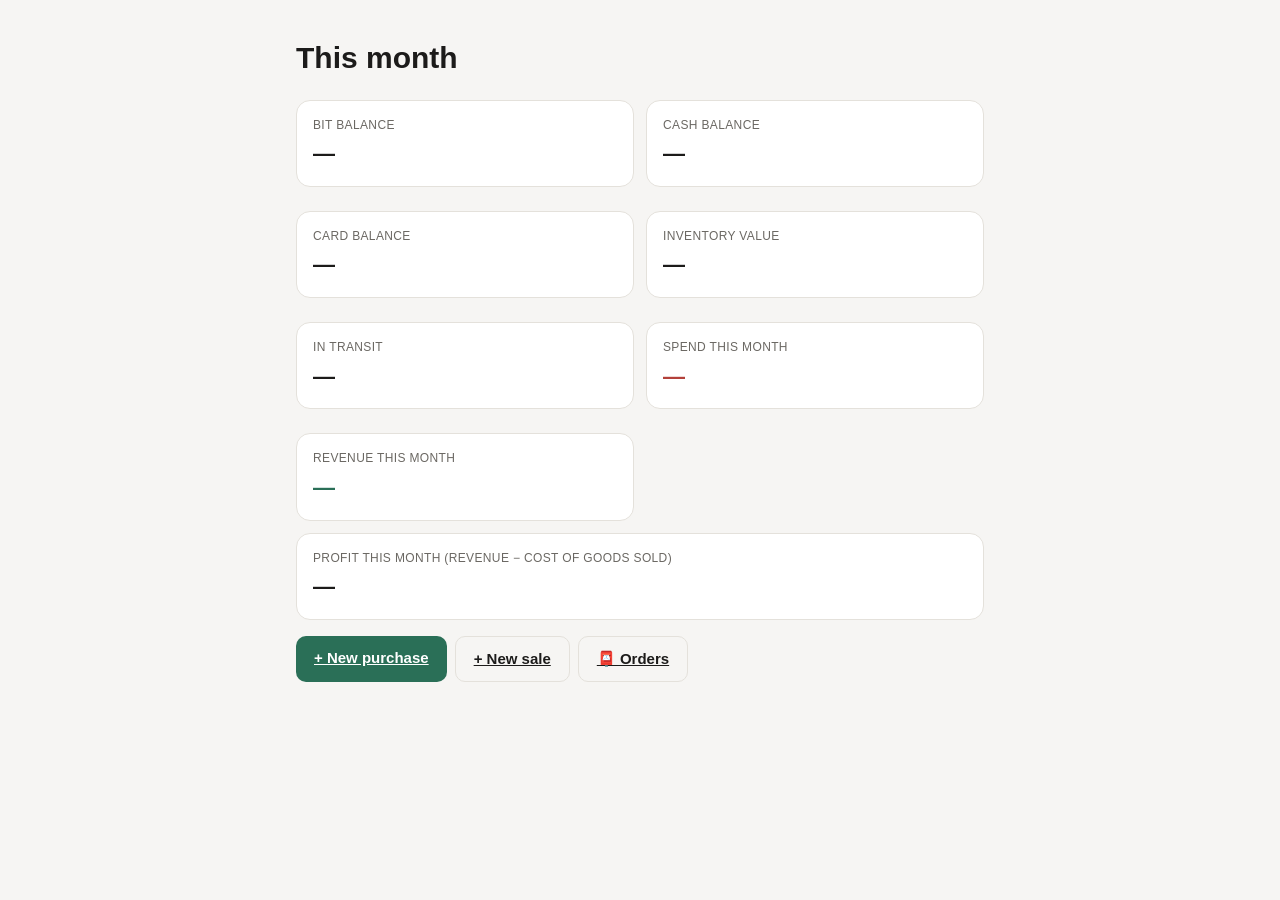
==== dashboard.html @ f9f22c08 "Initial commit: Pokii Dashboard Shared business dashboard for Funko Pop / Pokémon card resale tracki" ====
<!doctype html>
<html lang="en">
<head>
  <meta charset="utf-8" />
  <meta name="viewport" content="width=device-width, initial-scale=1" />
  <title>Dashboard — Pokii Dashboard</title>
  <link rel="stylesheet" href="assets/css/style.css" />
</head>
<body>
  <div class="container">
    <h1 style="margin-top:20px">This month</h1>

    <div class="grid-2">
      <div class="card">
        <div class="stat-label">Bit balance</div>
        <div class="stat-value" id="bal-bit">—</div>
      </div>
      <div class="card">
        <div class="stat-label">Cash balance</div>
        <div class="stat-value" id="bal-cash">—</div>
      </div>
      <div class="card">
        <div class="stat-label">Card balance</div>
        <div class="stat-value" id="bal-card">—</div>
      </div>
      <div class="card">
        <div class="stat-label">Inventory value</div>
        <div class="stat-value" id="inv-value">—</div>
      </div>
      <div class="card">
        <div class="stat-label">In transit</div>
        <div class="stat-value" id="in-transit">—</div>
      </div>
      <div class="card">
        <div class="stat-label">Spend this month</div>
        <div class="stat-value negative" id="month-spend">—</div>
      </div>
      <div class="card">
        <div class="stat-label">Revenue this month</div>
        <div class="stat-value positive" id="month-revenue">—</div>
      </div>
    </div>

    <div class="card">
      <div class="stat-label">Profit this month (revenue − cost of goods sold)</div>
      <div class="stat-value" id="month-profit">—</div>
    </div>

    <div class="btn-row">
      <a class="btn" href="purchases.html#new">+ New purchase</a>
      <a class="btn secondary" href="sales.html#new">+ New sale</a>
      <a class="btn secondary" href="orders.html">📮 Orders</a>
    </div>

    <div class="card" id="market-alerts-card" style="display:none">
      <h3 style="margin-top:0">Deals &amp; drops</h3>
      <p class="hint">Coupons, discounts, and new-product news spotted for Pokémon cards / Funko.</p>
      <div id="market-alerts-list"></div>
    </div>

    <div class="card" id="unpaid-shipments-card" style="display:none">
      <h3 style="margin-top:0">Forwarder payment due</h3>
      <p class="hint">Don't forget — these are just sitting until you pay for the last leg.</p>
      <div id="unpaid-shipments-list"></div>
      <a class="btn secondary" href="orders.html" style="margin-top:8px">Go to orders</a>
    </div>

    <div class="card" id="overdue-shipments-card" style="display:none">
      <h3 style="margin-top:0">Running late</h3>
      <p class="hint">Past their expected arrival date and not marked received yet.</p>
      <div id="overdue-shipments-list"></div>
      <a class="btn secondary" href="orders.html" style="margin-top:8px">Go to orders</a>
    </div>

    <div class="card" id="stuck-orders-card" style="display:none">
      <h3 style="margin-top:0">Needs a status update</h3>
      <p class="hint">Ordered or shipped over two weeks ago — mark it Received or Cancelled once you know.</p>
      <div id="stuck-orders-list"></div>
      <a class="btn secondary" href="purchases.html" style="margin-top:8px">Go to purchases</a>
    </div>

    <div class="card" id="slow-movers-card" style="display:none">
      <h3 style="margin-top:0">Sitting the longest</h3>
      <p class="hint">In stock 21+ days without moving — candidates to discount or bundle.</p>
      <div id="slow-movers-list"></div>
      <a class="btn secondary" href="inventory.html" style="margin-top:8px">Go to inventory</a>
    </div>

    <p class="hint spinner-text" id="load-error" style="display:none"></p>
  </div>

  <script type="module" src="assets/js/dashboard.js"></script>
</body>
</html>
---- assets/css/style.css ----
:root {
  color-scheme: light dark;
  --bg: #f6f5f3;
  --surface: #ffffff;
  --text: #1c1b1a;
  --text-muted: #6b6863;
  --border: #e4e1db;
  --accent: #2a6f57;
  --accent-contrast: #ffffff;
  --danger: #b3413a;
  --success: #2a6f57;
  --warning: #a6741a;

  --badge-ai-bg: #e4f3ec;
  --badge-ai-text: #1f6b4a;
  --badge-human-bg: #ececea;
  --badge-human-text: #57544e;
  --badge-edited-bg: #fbf0dd;
  --badge-edited-text: #8a5a10;
  --badge-missing-bg: #fbe7e5;
  --badge-missing-text: #a3352c;
}

@media (prefers-color-scheme: dark) {
  :root {
    --bg: #17181a;
    --surface: #212325;
    --text: #f1efec;
    --text-muted: #a3a09a;
    --border: #34363a;
    --accent: #4fae86;
    --accent-contrast: #0d1210;
    --danger: #e08074;
    --success: #4fae86;
    --warning: #dba648;

    --badge-ai-bg: #163427;
    --badge-ai-text: #7fd8ae;
    --badge-human-bg: #2c2e31;
    --badge-human-text: #c8c5be;
    --badge-edited-bg: #3a2d12;
    --badge-edited-text: #e3b463;
    --badge-missing-bg: #3a1e1b;
    --badge-missing-text: #f0a89e;
  }
}

* { box-sizing: border-box; }

body {
  margin: 0;
  background: var(--bg);
  color: var(--text);
  font-family: -apple-system, BlinkMacSystemFont, "Segoe UI", Roboto, Helvetica, Arial, sans-serif;
  font-size: 15px;
  line-height: 1.45;
  padding-bottom: 72px;
}

a { color: var(--accent); }

.container {
  max-width: 720px;
  margin: 0 auto;
  padding: 16px;
}

/* ---------- top nav ---------- */
.topnav {
  position: sticky;
  top: 0;
  z-index: 10;
  display: flex;
  align-items: center;
  justify-content: space-between;
  gap: 8px;
  background: var(--surface);
  border-bottom: 1px solid var(--border);
  padding: 12px 16px;
}
.topnav .brand { font-weight: 700; font-size: 16px; }
.topnav .spacer { flex: 1; }
.topnav button.logout {
  background: none;
  border: 1px solid var(--border);
  color: var(--text-muted);
  border-radius: 8px;
  padding: 6px 10px;
  font-size: 13px;
}

/* bottom tab bar for mobile */
.tabbar {
  position: fixed;
  bottom: 0;
  left: 0;
  right: 0;
  display: flex;
  background: var(--surface);
  border-top: 1px solid var(--border);
  z-index: 10;
}
.tabbar a {
  flex: 1;
  text-align: center;
  padding: 10px 4px 8px;
  font-size: 12px;
  text-decoration: none;
  color: var(--text-muted);
}
.tabbar a.active { color: var(--accent); font-weight: 600; }

/* ---------- cards ---------- */
.card {
  background: var(--surface);
  border: 1px solid var(--border);
  border-radius: 14px;
  padding: 16px;
  margin-bottom: 12px;
}
.card h2, .card h3 { margin-top: 0; }

.grid-2 {
  display: grid;
  grid-template-columns: 1fr 1fr;
  gap: 12px;
}
@media (max-width: 480px) {
  .grid-2 { grid-template-columns: 1fr; }
}

.stat-label {
  font-size: 12px;
  color: var(--text-muted);
  text-transform: uppercase;
  letter-spacing: 0.03em;
  margin-bottom: 4px;
}
.stat-value { font-size: 22px; font-weight: 700; }
.stat-value.negative { color: var(--danger); }
.stat-value.positive { color: var(--success); }

/* ---------- forms ---------- */
label {
  display: block;
  font-size: 13px;
  color: var(--text-muted);
  margin: 12px 0 4px;
}
input, select, textarea {
  width: 100%;
  padding: 10px 12px;
  border-radius: 10px;
  border: 1px solid var(--border);
  background: var(--surface);
  color: var(--text);
  font-size: 15px;
  font-family: inherit;
}
textarea { min-height: 70px; resize: vertical; }

button {
  font-family: inherit;
  cursor: pointer;
}
.btn {
  display: inline-block;
  padding: 11px 18px;
  border-radius: 10px;
  border: none;
  background: var(--accent);
  color: var(--accent-contrast);
  font-size: 15px;
  font-weight: 600;
}
.btn.secondary {
  background: transparent;
  color: var(--text);
  border: 1px solid var(--border);
}
.btn.danger { background: var(--danger); color: #fff; }
.btn:disabled { opacity: 0.5; cursor: default; }
.btn-row { display: flex; gap: 8px; margin-top: 16px; flex-wrap: wrap; }

.field-error { color: var(--danger); font-size: 13px; margin-top: 6px; }
.hint { color: var(--text-muted); font-size: 13px; }

/* ---------- badges ---------- */
.badge {
  display: inline-block;
  font-size: 11px;
  font-weight: 600;
  padding: 2px 7px;
  border-radius: 999px;
  margin-left: 6px;
  vertical-align: middle;
}
.badge-ai { background: var(--badge-ai-bg); color: var(--badge-ai-text); }
.badge-human { background: var(--badge-human-bg); color: var(--badge-human-text); }
.badge-edited { background: var(--badge-edited-bg); color: var(--badge-edited-text); }
.badge-missing { background: var(--badge-missing-bg); color: var(--badge-missing-text); }

/* ---------- lists / line items ---------- */
.list-row {
  display: flex;
  justify-content: space-between;
  align-items: center;
  padding: 12px 0;
  border-bottom: 1px solid var(--border);
  gap: 12px;
}
.list-row:last-child { border-bottom: none; }
.list-row .title { font-weight: 600; }
.list-row .meta { font-size: 12px; color: var(--text-muted); }

.line-item {
  border: 1px solid var(--border);
  border-radius: 10px;
  padding: 12px;
  margin-bottom: 10px;
}
.line-item .row {
  display: flex;
  gap: 8px;
  align-items: flex-end;
  flex-wrap: wrap;
}
.line-item .row > div { flex: 1; min-width: 100px; }
.line-item .remove-btn {
  background: none;
  border: none;
  color: var(--danger);
  font-size: 13px;
  padding: 4px;
}

.empty-state {
  text-align: center;
  padding: 40px 16px;
  color: var(--text-muted);
}

.status-pill {
  display: inline-block;
  font-size: 12px;
  padding: 3px 10px;
  border-radius: 999px;
  border: 1px solid var(--border);
}
.status-ordered { color: var(--warning); border-color: var(--warning); }
.status-shipped { color: var(--accent); border-color: var(--accent); }
.status-received { color: var(--success); border-color: var(--success); }
.status-cancelled { color: var(--danger); border-color: var(--danger); }

.center { text-align: center; }
.mt-16 { margin-top: 16px; }
.spinner-text { color: var(--text-muted); font-size: 14px; }

/* login page */
.login-wrap {
  min-height: 90vh;
  display: flex;
  align-items: center;
  justify-content: center;
}
.login-card {
  width: 100%;
  max-width: 320px;
  text-align: center;
}
.login-card h1 { font-size: 20px; margin-bottom: 4px; }
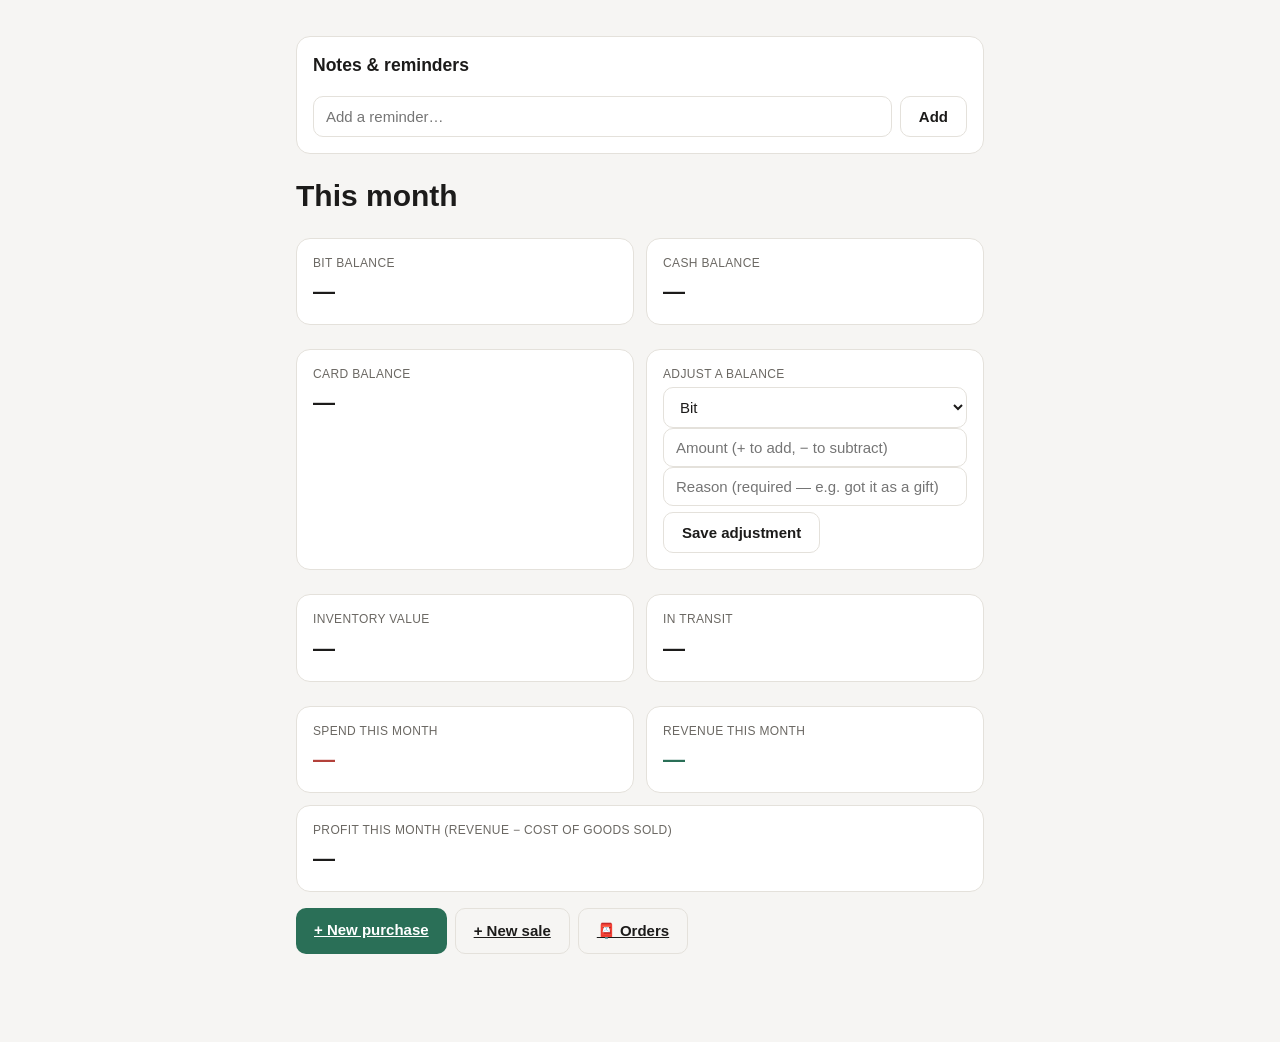
==== commit 9623e9b5: "Add sale name field, dashboard reminders, and manual balance adjustment - sales.name: an optional la" ====
--- a/dashboard.html
+++ b/dashboard.html
@@ -8,6 +8,18 @@
 </head>
 <body>
   <div class="container">
+
+    <div id="urgent-alerts"></div>
+
+    <div class="card" id="reminders-card" style="margin-top:20px">
+      <h3 style="margin-top:0">Notes &amp; reminders</h3>
+      <div id="reminders-list"></div>
+      <div class="row" style="display:flex; gap:8px; margin-top:8px">
+        <input id="reminder-input" placeholder="Add a reminder…" style="flex:1" />
+        <button class="btn secondary" id="reminder-add-btn">Add</button>
+      </div>
+    </div>
+
     <h1 style="margin-top:20px">This month</h1>
 
     <div class="grid-2">
@@ -22,6 +34,18 @@
       <div class="card">
         <div class="stat-label">Card balance</div>
         <div class="stat-value" id="bal-card">—</div>
+      </div>
+      <div class="card">
+        <div class="stat-label">Adjust a balance</div>
+        <select id="adj-account">
+          <option value="bit">Bit</option>
+          <option value="cash">Cash</option>
+          <option value="card">Card</option>
+        </select>
+        <input id="adj-amount" type="number" step="0.01" placeholder="Amount (+ to add, − to subtract)" />
+        <input id="adj-reason" placeholder="Reason (required — e.g. got it as a gift)" />
+        <button class="btn secondary" id="adj-save-btn" style="margin-top:6px">Save adjustment</button>
+        <p class="field-error" id="adj-error" style="display:none"></p>
       </div>
       <div class="card">
         <div class="stat-label">Inventory value</div>
--- a/assets/css/style.css
+++ b/assets/css/style.css
@@ -120,6 +120,18 @@
 }
 .card h2, .card h3 { margin-top: 0; }
 
+.urgent-banner {
+  background: var(--danger);
+  color: #fff;
+  border-radius: 14px;
+  padding: 16px;
+  margin-bottom: 12px;
+}
+.urgent-banner .title { font-weight: 700; font-size: 17px; }
+.urgent-banner .meta { color: #fff; opacity: 0.9; }
+.urgent-banner a { color: #fff; text-decoration: underline; }
+.urgent-banner .btn.secondary { background: rgba(255,255,255,0.16); color: #fff; border-color: rgba(255,255,255,0.5); }
+
 .grid-2 {
   display: grid;
   grid-template-columns: 1fr 1fr;
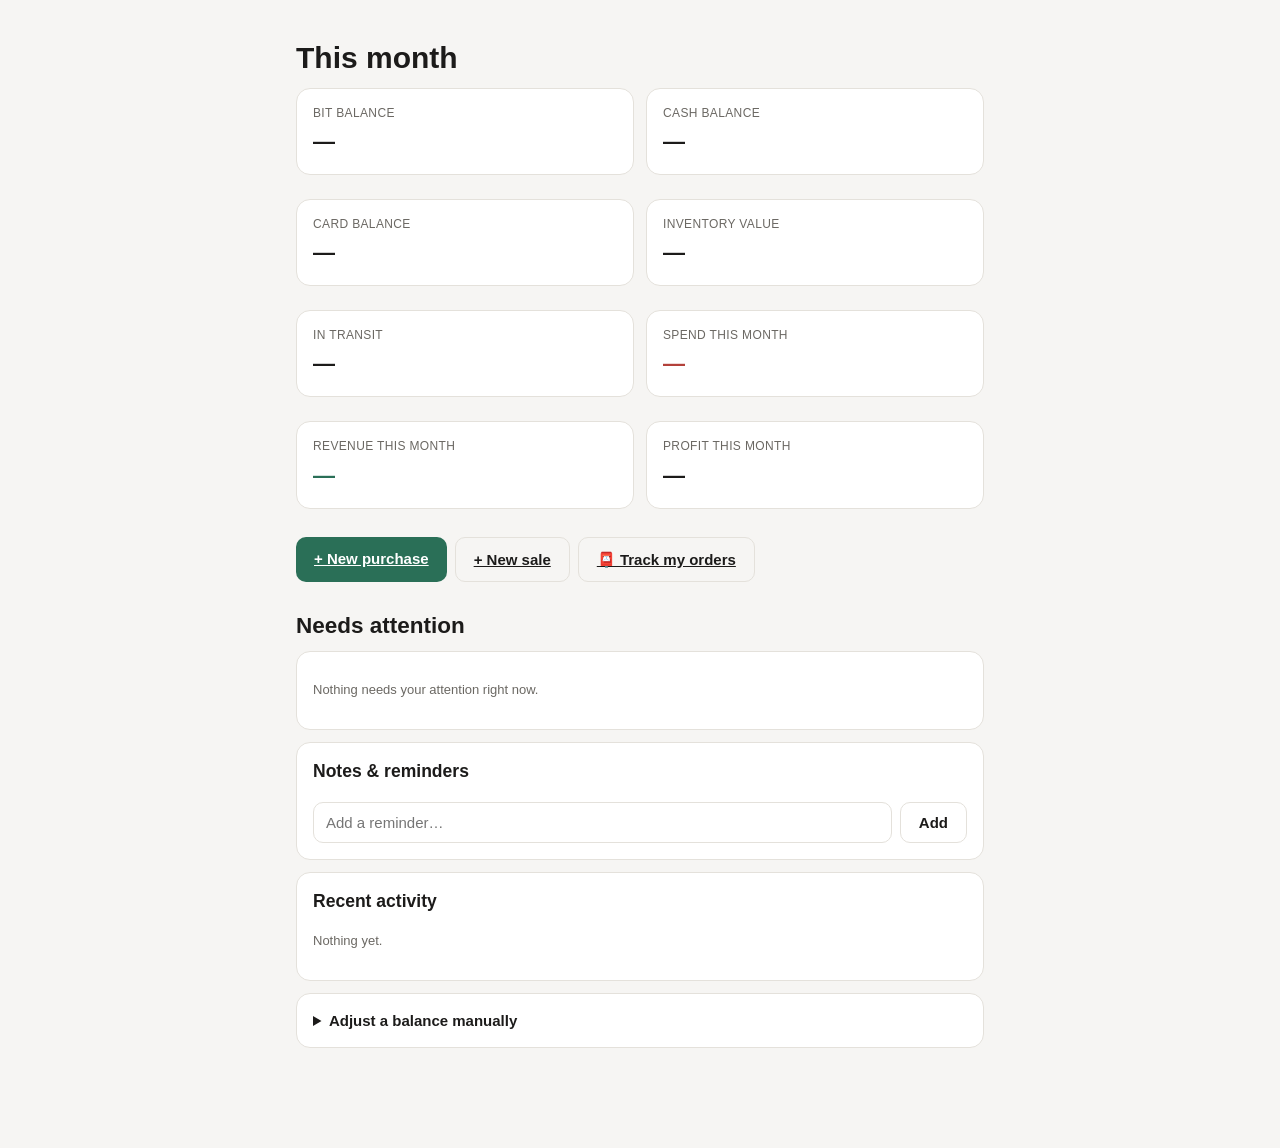
==== commit 91a00b50: "Consolidate dashboard into a clear scroll order, add recent activity Replaces four separate mostly-e" ====
--- a/dashboard.html
+++ b/dashboard.html
@@ -11,17 +11,7 @@
 
     <div id="urgent-alerts"></div>
 
-    <div class="card" id="reminders-card" style="margin-top:20px">
-      <h3 style="margin-top:0">Notes &amp; reminders</h3>
-      <div id="reminders-list"></div>
-      <div class="row" style="display:flex; gap:8px; margin-top:8px">
-        <input id="reminder-input" placeholder="Add a reminder…" style="flex:1" />
-        <button class="btn secondary" id="reminder-add-btn">Add</button>
-      </div>
-    </div>
-
-    <h1 style="margin-top:20px">This month</h1>
-
+    <h1 style="margin:20px 0 8px">This month</h1>
     <div class="grid-2">
       <div class="card">
         <div class="stat-label">Bit balance</div>
@@ -34,18 +24,6 @@
       <div class="card">
         <div class="stat-label">Card balance</div>
         <div class="stat-value" id="bal-card">—</div>
-      </div>
-      <div class="card">
-        <div class="stat-label">Adjust a balance</div>
-        <select id="adj-account">
-          <option value="bit">Bit</option>
-          <option value="cash">Cash</option>
-          <option value="card">Card</option>
-        </select>
-        <input id="adj-amount" type="number" step="0.01" placeholder="Amount (+ to add, − to subtract)" />
-        <input id="adj-reason" placeholder="Reason (required — e.g. got it as a gift)" />
-        <button class="btn secondary" id="adj-save-btn" style="margin-top:6px">Save adjustment</button>
-        <p class="field-error" id="adj-error" style="display:none"></p>
       </div>
       <div class="card">
         <div class="stat-label">Inventory value</div>
@@ -63,17 +41,38 @@
         <div class="stat-label">Revenue this month</div>
         <div class="stat-value positive" id="month-revenue">—</div>
       </div>
-    </div>
-
-    <div class="card">
-      <div class="stat-label">Profit this month (revenue − cost of goods sold)</div>
-      <div class="stat-value" id="month-profit">—</div>
+      <div class="card">
+        <div class="stat-label">Profit this month</div>
+        <div class="stat-value" id="month-profit">—</div>
+      </div>
     </div>
 
     <div class="btn-row">
       <a class="btn" href="purchases.html#new">+ New purchase</a>
       <a class="btn secondary" href="sales.html#new">+ New sale</a>
-      <a class="btn secondary" href="orders.html">📮 Orders</a>
+      <a class="btn secondary" href="orders.html">📮 Track my orders</a>
+    </div>
+
+    <!-- Everything below is what you see scrolling down: what needs doing,
+         your own notes, and what's happened most recently. -->
+
+    <h2 style="margin:28px 0 8px">Needs attention</h2>
+    <div class="card" id="needs-attention-card">
+      <div id="needs-attention-list"><p class="hint">Nothing needs your attention right now.</p></div>
+    </div>
+
+    <div class="card" id="reminders-card">
+      <h3 style="margin-top:0">Notes &amp; reminders</h3>
+      <div id="reminders-list"></div>
+      <div class="row" style="display:flex; gap:8px; margin-top:8px">
+        <input id="reminder-input" placeholder="Add a reminder…" style="flex:1" />
+        <button class="btn secondary" id="reminder-add-btn">Add</button>
+      </div>
+    </div>
+
+    <div class="card" id="recent-activity-card">
+      <h3 style="margin-top:0">Recent activity</h3>
+      <div id="recent-activity-list"><p class="hint">Nothing yet.</p></div>
     </div>
 
     <div class="card" id="market-alerts-card" style="display:none">
@@ -82,33 +81,19 @@
       <div id="market-alerts-list"></div>
     </div>
 
-    <div class="card" id="unpaid-shipments-card" style="display:none">
-      <h3 style="margin-top:0">Forwarder payment due</h3>
-      <p class="hint">Don't forget — these are just sitting until you pay for the last leg.</p>
-      <div id="unpaid-shipments-list"></div>
-      <a class="btn secondary" href="orders.html" style="margin-top:8px">Go to orders</a>
-    </div>
-
-    <div class="card" id="overdue-shipments-card" style="display:none">
-      <h3 style="margin-top:0">Running late</h3>
-      <p class="hint">Past their expected arrival date and not marked received yet.</p>
-      <div id="overdue-shipments-list"></div>
-      <a class="btn secondary" href="orders.html" style="margin-top:8px">Go to orders</a>
-    </div>
-
-    <div class="card" id="stuck-orders-card" style="display:none">
-      <h3 style="margin-top:0">Needs a status update</h3>
-      <p class="hint">Ordered or shipped over two weeks ago — mark it Received or Cancelled once you know.</p>
-      <div id="stuck-orders-list"></div>
-      <a class="btn secondary" href="purchases.html" style="margin-top:8px">Go to purchases</a>
-    </div>
-
-    <div class="card" id="slow-movers-card" style="display:none">
-      <h3 style="margin-top:0">Sitting the longest</h3>
-      <p class="hint">In stock 21+ days without moving — candidates to discount or bundle.</p>
-      <div id="slow-movers-list"></div>
-      <a class="btn secondary" href="inventory.html" style="margin-top:8px">Go to inventory</a>
-    </div>
+    <details class="card" id="adjust-balance-card">
+      <summary style="cursor:pointer;font-weight:600">Adjust a balance manually</summary>
+      <p class="hint">For things the app has no other way to know about — a gift, a correction.</p>
+      <select id="adj-account">
+        <option value="bit">Bit</option>
+        <option value="cash">Cash</option>
+        <option value="card">Card</option>
+      </select>
+      <input id="adj-amount" type="number" step="0.01" placeholder="Amount (+ to add, − to subtract)" />
+      <input id="adj-reason" placeholder="Reason (required — e.g. got it as a gift)" />
+      <button class="btn secondary" id="adj-save-btn" style="margin-top:6px">Save adjustment</button>
+      <p class="field-error" id="adj-error" style="display:none"></p>
+    </details>
 
     <p class="hint spinner-text" id="load-error" style="display:none"></p>
   </div>
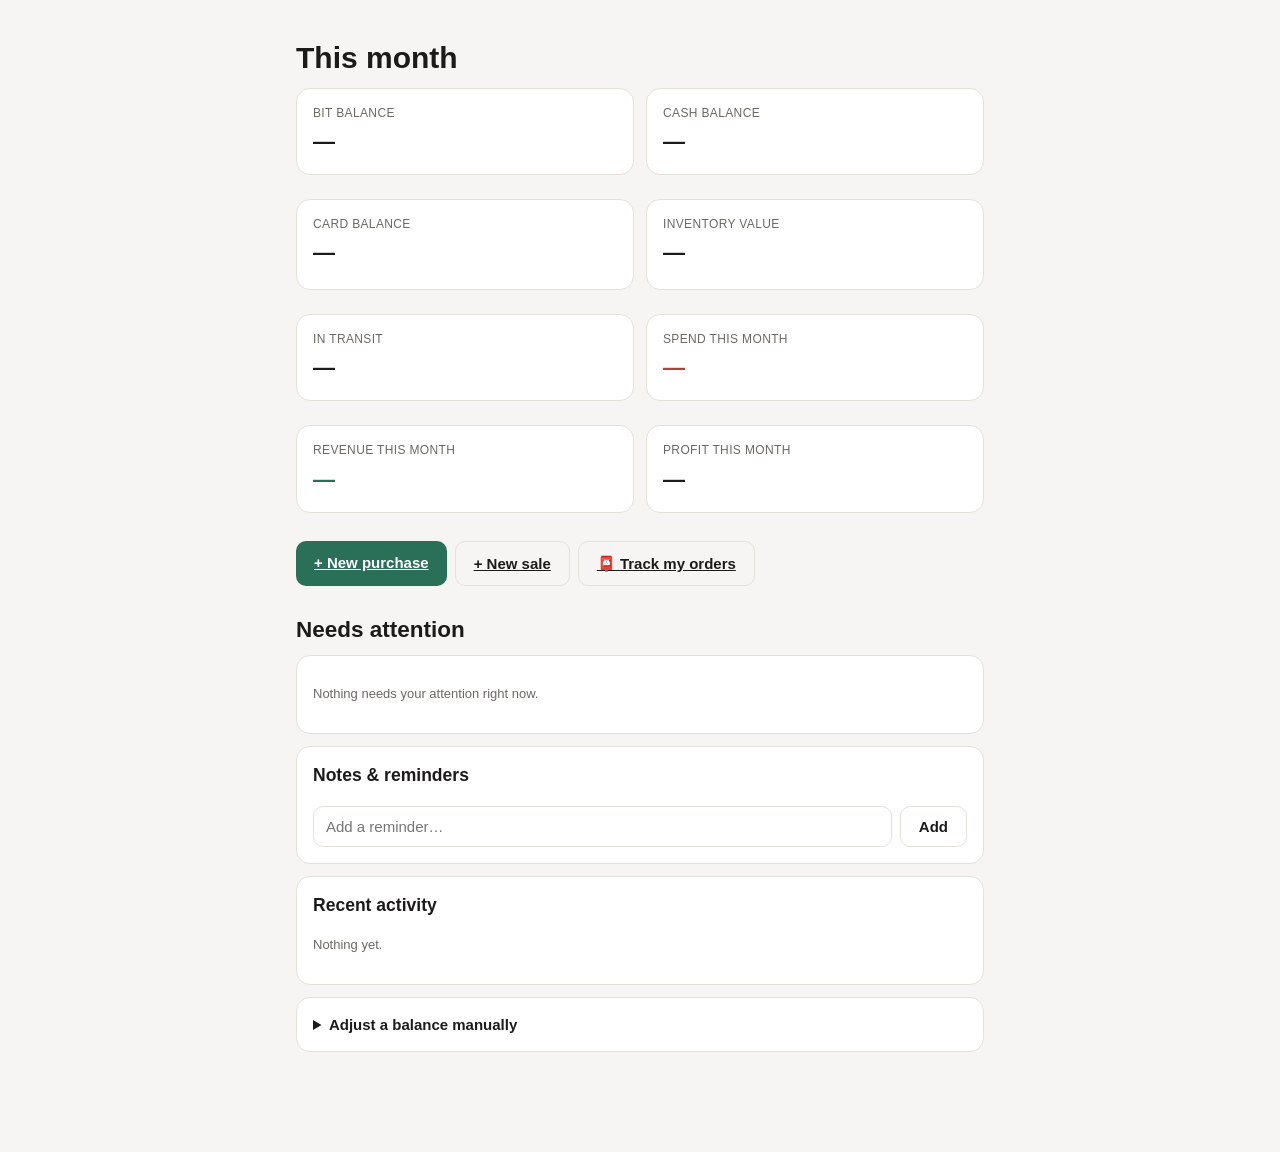
==== commit 629530ed: "Split inventory value into home vs in-transit Stock still accrues to inventory_items the moment a pu" ====
--- a/dashboard.html
+++ b/dashboard.html
@@ -28,6 +28,7 @@
       <div class="card">
         <div class="stat-label">Inventory value</div>
         <div class="stat-value" id="inv-value">—</div>
+        <div class="hint" id="inv-value-split" style="margin-top:4px"></div>
       </div>
       <div class="card">
         <div class="stat-label">In transit</div>
--- a/assets/css/style.css
+++ b/assets/css/style.css
@@ -159,7 +159,7 @@
   color: var(--text-muted);
   margin: 12px 0 4px;
 }
-input, select, textarea {
+input:not([type="checkbox"]):not([type="radio"]), select, textarea {
   width: 100%;
   padding: 10px 12px;
   border-radius: 10px;
@@ -170,6 +170,12 @@
   font-family: inherit;
 }
 textarea { min-height: 70px; resize: vertical; }
+input[type="checkbox"], input[type="radio"] {
+  width: 18px;
+  height: 18px;
+  flex: none;
+  accent-color: var(--accent);
+}
 
 button {
   font-family: inherit;
